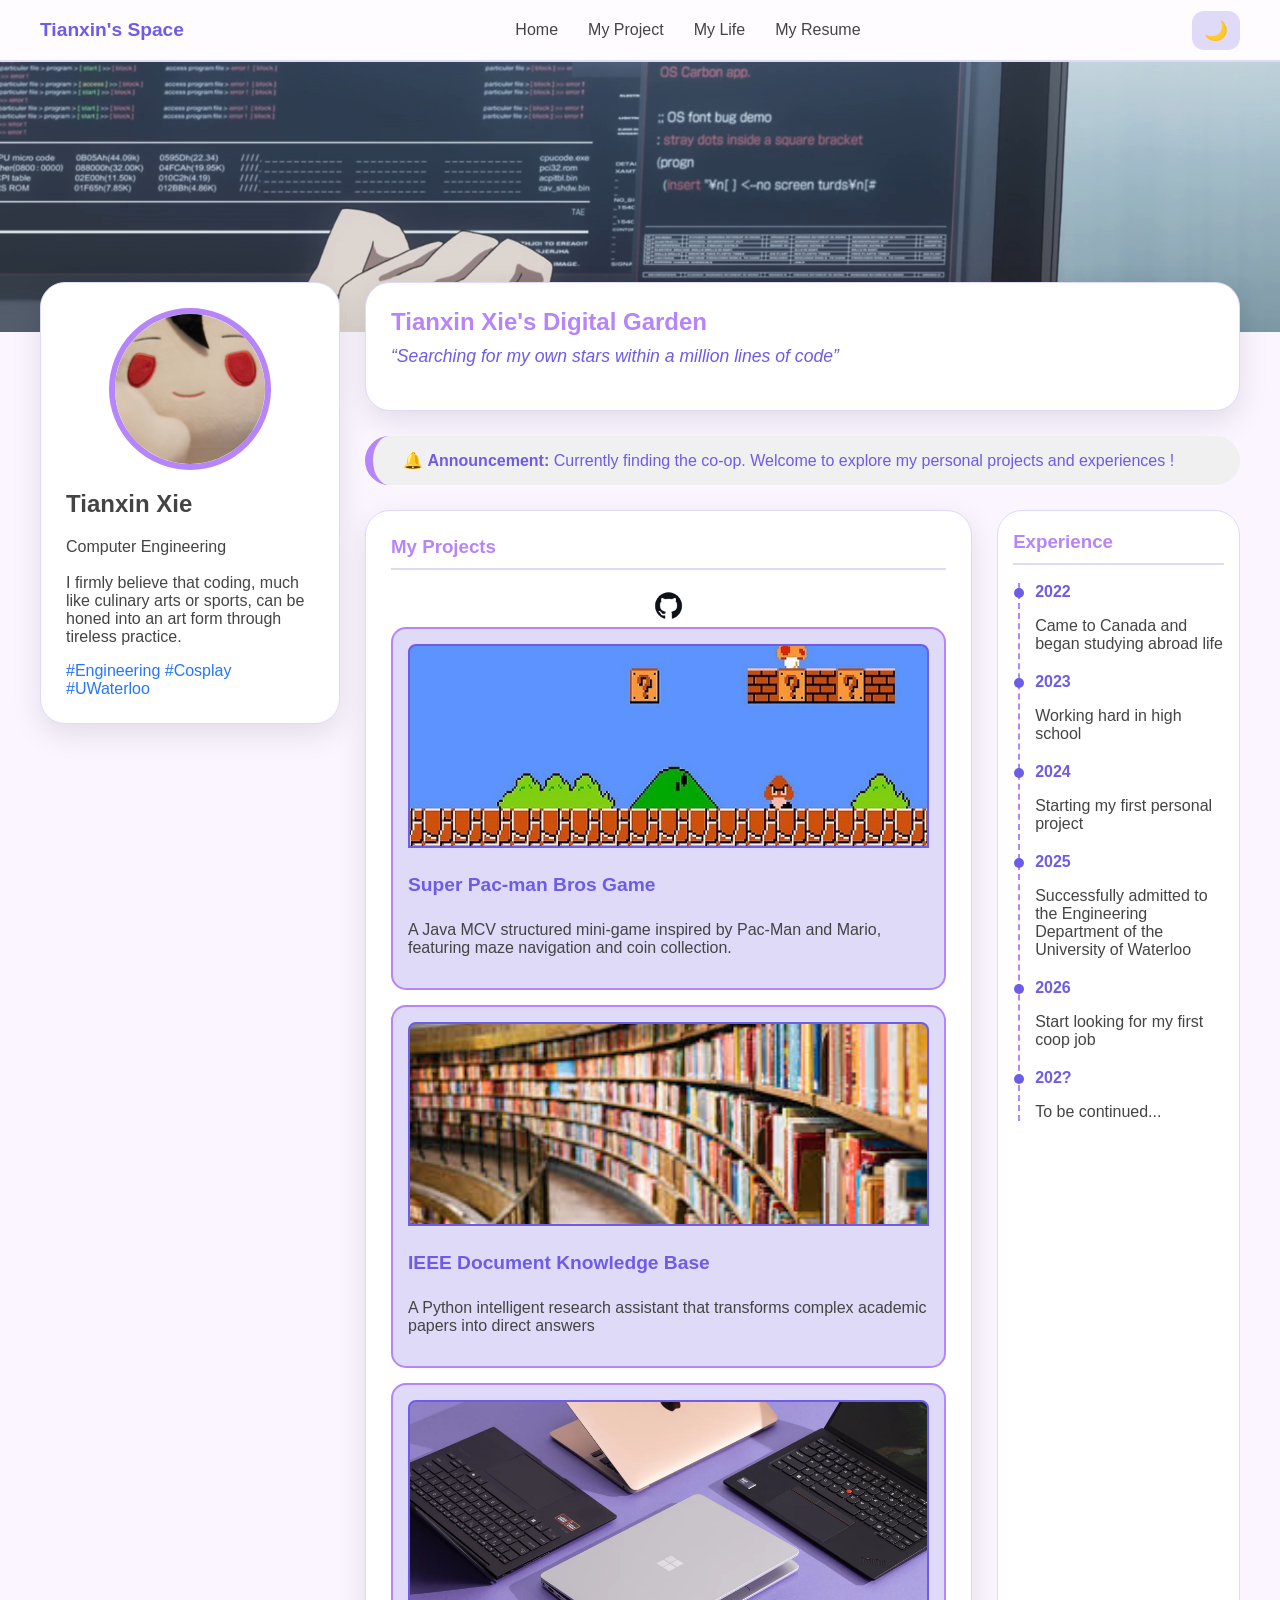
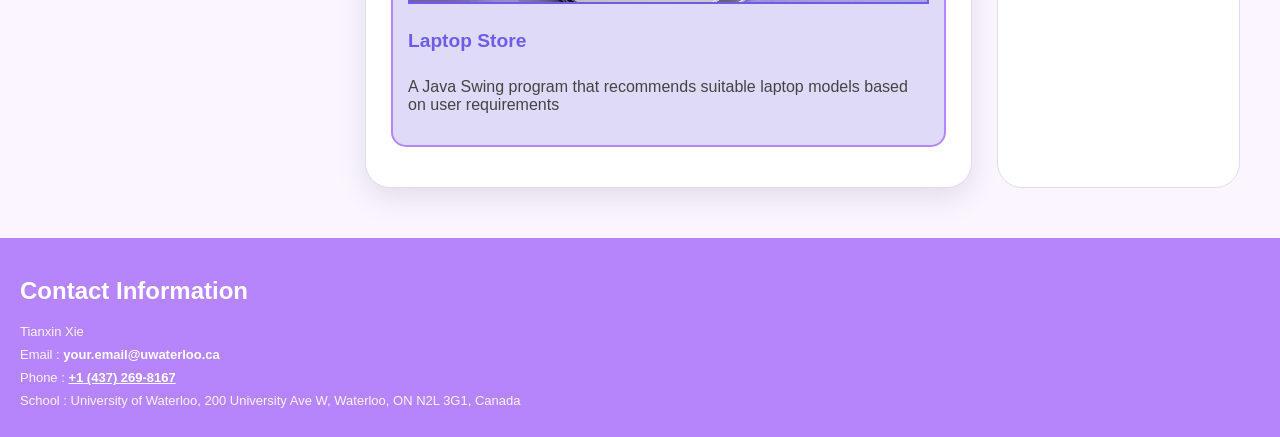
==== index.html @ 9a9976a4 "Initial Commit" ====
<!DOCTYPE html>
<html lang="en">

<head>
    <meta charset="UTF-8">
    <meta name="viewport" content="width=device-width, initial-scale=1.0">
    <title>Tianxin Xie's Personal Website</title>
    <link rel="stylesheet" href="style.css">
</head>

<body>
    <nav class="navbar">
        <div class="nav-container">
            <div class="nav-logo">Tianxin's Space</div>

            <ul class="nav-links">
                <li><a href="#">Home</a></li>
                <li>
                    <a href="https://github.com/TianxinXie123" target="_blank" rel="noopener noreferrer">
                        My Project
                    </a>
                </li>

                <li><a href="myLife.html">My Life</a></li>
                <li><a href="javascript:void(0)" onclick="openModal()">My Resume</a></li>

                <div id="resumeModal" class="modal">
                    <div class="modal-content">
                        <span class="close-btn" onclick="closeModal()">&times;</span>
                        <iframe src="assets/files/resume.pdf" width="100%" height="600px"></iframe>
                    </div>
                </div>
            </ul>

            <div class="nav-actions">
                <button id="dark-mode-toggle" class="mode-toggle-btn">
                    <span class="icon">🌙</span>
                </button>
            </div>
        </div>
    </nav>
    <header class="top-banner"></header>

    <div class="page-wrapper">
        <aside class="sidebar-about">
            <div class="card profile-card">
                <img src="assets/photo/avatar.jpg" alt="Tianxin Xie" class="profile-avatar">
                <h2>Tianxin Xie</h2>
                <p class="bio-text">
                    Computer Engineering <br><br>
                    I firmly believe that coding, much like culinary arts or sports, can be honed into an art form
                    through tireless practice.
                </p>
                <div class="social-tags">
                    <span>#Engineering</span>
                    <span>#Cosplay</span>
                    <span>#UWaterloo</span>
                </div>
            </div>
        </aside>

        <main class="main-content">
            <section class="site-header">
                <h1 class="main-title">Tianxin Xie's Digital Garden</h1>
                <p class="quote">“Searching for my own stars within a million lines of code”</p>
            </section>

            <div class="announcement-bar">
                <span class="icon">🔔</span>
                <b>Announcement: </b>Currently finding the co-op. Welcome to explore my personal projects and
                experiences
                !
            </div>

            <div class="bottom-grid">
                <section class="projects-section">
                    <h3 class="section-label">My Projects</h3>
                    <div class="social-links">
                        <a href="https://github.com/TianxinXie123" target="_blank" rel="noopener noreferrer">
                            <img src="assets/photo/GitHub-logo.jpg" alt="GitHub logo" class="social-icon">
                        </a>
                    </div>
                    <div class="project-card"
                        onclick="openVideoModal('https://www.youtube.com/embed/zrXouChxBLc?si=u0mVD-6SohNW7oQg')">
                        <div class="project-thumb" style="background-image: url('assets/photo/Mario-bg.jpg');"></div>

                        <h4 class="project-title">Super Pac-man Bros Game</h4>

                        <p>A Java MCV structured mini-game inspired by Pac-Man and Mario, featuring maze navigation and
                            coin collection.</p>
                    </div>

                    <div class="project-card">
                        <div class="project-thumb" style="background-image: url('assets/photo/library.jpg')"></div>
                        <h4 class="project-title">IEEE Document Knowledge Base </h4>
                        <p>A Python intelligent research assistant that transforms complex academic papers into direct
                            answers
                        </p>
                    </div>
                    <div class="project-card">
                        <div class="project-thumb" style="background-image: url('assets/photo/laptop.jpg')"></div>
                        <h4 class="project-title">Laptop Store</h4>
                        <p>A Java Swing program that recommends suitable laptop models based on user requirements
                        </p>
                    </div>
                </section>
                <div id="videoModal" class="modal">
                    <div class="modal-content">
                        <span class="close-btn" onclick="closeVideoModal()">&times;</span>
                        <div class="video-container">
                            <iframe id="projectVideo" width="100%" height="500px" frameborder="0"
                                allow="accelerometer; autoplay; clipboard-write; encrypted-media; gyroscope; picture-in-picture"
                                allowfullscreen></iframe>
                        </div>
                    </div>
                </div>

                <section class="timeline-section">
                    <h3 class="section-label">Experience</h3>
                    <div class="timeline-container">
                        <div class="timeline-item">
                            <span class="dot"></span>
                            <span class="time">2022</span>
                            <p>Came to Canada and began studying abroad life</p>
                        </div>
                        <div class="timeline-item">
                            <span class="dot"></span>
                            <span class="time">2023</span>
                            <p>Working hard in high school</p>
                        </div>
                        <div class="timeline-item">
                            <span class="dot"></span>
                            <span class="time">2024</span>
                            <p>Starting my first personal project</p>
                        </div>
                        <div class="timeline-item">
                            <span class="dot"></span>
                            <span class="time">2025</span>
                            <p>Successfully admitted to the Engineering Department of the University of Waterloo</p>
                        </div>
                        <div class="timeline-item">
                            <span class="dot"></span>
                            <span class="time">2026</span>
                            <p>Start looking for my first coop job</p>
                        </div>
                        <div class="timeline-item">
                            <span class="dot"></span>
                            <span class="time">202?</span>
                            <p>To be continued...</p>
                        </div>
                    </div>
                </section>
            </div>
        </main>
    </div>

    <footer id="contact-footer">
        <div class="footer-content">
            <h2>Contact Information</h2>
            <p>Tianxin Xie</p>
            <p>Email : <a href="t23xie@uwaterloo.ca" id="email-link">your.email@uwaterloo.ca</a></p>
            <p>Phone : <span id="phone-number">+1 (437) 269-8167</span></p>
            <p>School : University of Waterloo, 200 University Ave W, Waterloo, ON N2L 3G1, Canada</p>
        </div>
    </footer>
    <script src="index.js"></script>
</body>

</html>
---- style.css ----
/* 全局变量：紫色可爱风 */
:root {
    --bg-color: #fbf5ff;
    --card-bg: #ffffff;
    --main-purple: #b684fb;
    --soft-purple: #dedaf7;
    --deep-purple: #6c5ce7;
    --text-color: #444444;
    --subtitle-color: #888888;
    --announcement-bg: #ddd8fe;
    --border-color: #f0f0f0;
    --radius: 25px;
}

/* --- Home Page Layout --- */

body {
    margin: 0;
    padding: 0;
    font-family: 'Inter', 'PingFang SC', sans-serif;
    background-color: var(--bg-color);
    color: var(--text-color);
    transition: background-color 0.3s ease, color 0.3s ease;
}
body.dark-mode {
    --bg-color: #1a1a2e;
    --card-bg: #16213e;
    --main-purple: #bb86fc;
    --soft-purple: #2d2d44;
    --deep-purple: #e2d5ff;
    --text-color: #e0e0e0;
    --subtitle-color: #b0b0b0;
    --announcement-bg: #1f1f3d;
    --border-color: #2d2d44;
}

/* 顶端 30% 的长条图片 */
.top-banner {
    width: 100%;
    height: 30vh;
    background-color: linear-gradient(rgba(0,0,0,0), rgba(88, 15, 167, 0.3)); 
    background-image: url('assets/photo/index-bg.png');
    background-size: cover;
    background-position: center;
}

.navbar {
    width: 100%;
    height: 60px;
    background-color: rgba(255, 255, 255, 0.7);
    backdrop-filter: blur(15px); /* 磨砂玻璃效果 */
    position: sticky;
    top: 0;
    z-index: 1000;
    border-bottom: 2px solid var(--soft-purple);
    transition: background-color 0.3s;

}

/* 深色模式下的导航栏 */
body.dark-mode .navbar {
    background-color: rgba(26, 26, 46, 0.8);
    border-bottom: 2px solid var(--border-color);
}
.social-tags{
    color:#2575fc;
}

.nav-container {

    max-width: 1200px;
    margin: 0 auto;
    height: 100%;
    display: flex;
    justify-content: space-between;
    align-items: center;
    padding: 0 20px;
}

.nav-logo {
    font-weight: bold;
    color: var(--deep-purple);
    font-size: 1.2rem;
}

.nav-links {
    list-style: none;
    display: flex;
    gap: 30px;
    margin: 0;
    padding: 0;
}

.nav-links a {
    text-decoration: none;
    color: var(--text-color);
    font-weight: 500;
    transition: color 0.3s;
}

.nav-links a:hover {
    text-shadow: 0.2px 0 0 currentColor, -0.2px 0 0 currentColor;
    color: var(--deep-purple);
}

/* 调整按钮在导航栏的样式 */
.mode-toggle-btn {
    background: var(--soft-purple);
    border: none;
    padding: 8px 12px;
    border-radius: 12px;
    cursor: pointer;
    font-size: 1.2rem;
    transition: transform 0.2s;
}

.mode-toggle-btn:hover {
    transform: scale(1.1);
}
/* 整体布局容器 */
.page-wrapper {
    display: flex;
    max-width: 1200px;
    margin: -50px auto 50px auto; /* 向上偏移，压在 Banner 上 */
    gap: 25px;
    padding: 0 20px;
}

/* 左侧 About Me：贯穿全高 */
.sidebar-about {
    flex: 0 0 300px; /* 固定宽度 */
}

.profile-card {
    background: var(--card-bg);
    padding: 30px;
    border-radius: var(--radius);
    box-shadow: 0 10px 30px rgba(162, 155, 254, 0.15);
    position: sticky; /* 随着滚动悬停 */
    top: 70px;
}

.avatar-placeholder {
    width: 120px;
    height: 120px;
    background: var(--soft-purple);
    border-radius: 50%;  
    margin: 0 auto 20px auto;
    display: flex;
    align-items: center;
    justify-content: center;
    border: 4px solid var(--main-purple);
}

/* 右侧主区域 */
.main-content {
    flex: 1;
    display: flex;
    flex-direction: column;
    gap: 25px;
}

/* 标题和公告 */
.card, .site-header, .projects-section {
    background-color: var(--card-bg);
    padding: 25px;
    border-radius: var(--radius);
    box-shadow: 0 10px 30px rgba(0, 0, 0, 0.1);
    transition: background-color 0.3s ease, box-shadow 0.3s ease;
    border: 1px solid var(--soft-purple); 
}
.timeline-section {
    padding: 20px 15px; /* 减少左右内边距 */
    background: var(--card-bg);
    border-radius: var(--radius);
    background-color: var(--card-bg);
    border: 1px solid var(--soft-purple); /* 淡淡的紫色边框 */
    transition: all 0.3s ease;
}

.main-title {
    color: var(--main-purple);

    margin: 0;
}

.announcement-bar {
    background-color: var(--border-color); /* 紫色调 */
    color: var(--deep-purple);
    padding: 15px 30px;
    border-radius: var(--radius);
    font-weight: 500;
    border-left: 8px solid var(--main-purple);
}

/* 下方两栏布局：项目 + 时间轴 */
.bottom-grid {
    display: grid;
    grid-template-columns: 2.5fr 1fr;
    
    gap: 25px;
}

.section-label {
    color: var(--main-purple);
    border-bottom: 2px solid var(--soft-purple);
    padding-bottom: 10px;
    margin-top: 0;
}

/* 项目 Block 样式 */
.project-card {
    background: var(--soft-purple);
    color: var(--text-color);
    margin-bottom: 15px;
    padding: 15px;
    border-radius: 15px;
    transition: transform 0.3s;
    border: 2px solid var(--main-purple);
    cursor: pointer;
    text-decoration: none;
}
.project-title{
    font-size: 1.2rem;
    color: var(--deep-purple);
    text-decoration: none;
}

.project-card:hover {
    transform: translateY(-5deg);
    box-shadow: 0 15px 40px rgba(162, 155, 254, 0.3);
    border: 3px solid var(--main-purple);
}

.video-container {
    position: relative;
    padding-bottom: 56.25%;
    height: 0;
    overflow: hidden;
}

.video-container iframe {
    position: absolute;
    top: 0;
    left: 0;
    width: 100%;
    height: 100%;
    border-radius: 10px;
}

.project-thumb {
    height: 200px;
    background:var(--card-bg);
    border-radius: 15px 15px 15px 15px;
    margin-bottom: 10px;
    display: flex;

    background-size: cover;    /* 图片自动铺满 */
    background-position: center; /* 图片居中 */
    background-repeat: no-repeat;
    border-radius: 8px 8px 0 0; 
    border: 2px solid var(--deep-purple);

}

/* 时间轴样式 */
.timeline-container {
    border-left: 2px dashed var(--main-purple);
    margin-left: 5px;
    padding-left: 15px;
}

.timeline-item {
    position: relative;
    margin-bottom: 20px;
}

.dot {
    position: absolute;
    left: -21px;
    top: 5px;
    width: 10px;
    height: 10px;
    background: var(--deep-purple);
    border-radius: 50%;
}

.time {
    font-weight: bold;
    color: var(--deep-purple);
    display: block;
}
.profile-card:hover, 
.projects-section:hover, 
.timeline-section:hover {
    transform: translateY(-5px);
    box-shadow: 0 15px 40px rgba(162, 155, 254, 0.3);
    border-color: var(--main-purple);
    border-width: 2px;
}

.profile-avatar {
    width: 150px;         /* Set the width of your photo */
    height: 150px;        /* Set the height of your photo */
    border-radius: 50%;   /* Make it a circle */
    object-fit: cover;    /* Ensure the image doesn't stretch */
    border: 6px solid var(--main-purple); /* Optional: add a white border */
    display: block;
    margin: 0 auto 1rem;  /* Center the image and add space below */
}

/* Modal 容器 / Modal Container */
.modal {
    display: none; /* 默认隐藏 / Hidden by default */
    position: fixed;
    z-index: 1000;
    left: 0;
    top: 0;
    width: 100%;
    height: 100%;
    background-color: rgba(0,0,0,0.6); /* 半透明背景 / Semi-transparent background */
}

/* Modal 内容框 / Modal Content Box */
.modal-content {
    position: relative;
    background-color: var(--bg-color);
    margin: 5% auto; /* 距离顶部 5% / 5% from top */
    padding: 20px;
    width: 90%; /* 宽度 / Width */
    max-width: 900px;
    border-radius: 8px;
}

/* 关闭按钮 / Close Button */
.close-btn {
    position: absolute;
    right: 20px;
    top: 15px;
    color: var(--border-color);
    font-size: 28px;
    font-weight: bold;
    cursor: pointer;
}

.close-btn:hover {
    color: var(--deep-purple); 
}

/*-----foot--------*/
#contact-footer {
    background-color: var(--main-purple);
    color: var(--bg-color);
    padding: 20px 20px;

    font-family: Arial, sans-serif;
    margin-top: 50px;
}

.footer-content h2 {
    color: var(--card-bg);
    margin-bottom: 20px;
    font-size: 24px;
}

.footer-content p {
    margin: 10px 0;
    font-size: 13px;
    line-height: 1;
}

#email-link {
    color: var(--card-bg);
    text-decoration: none;
    font-weight: bold;
    transition: color 0.3s ease;
}

#email-link:hover {
    text-decoration: underline;
    color: var(--bg-color);
}

#phone-number {
    cursor: pointer;
    color: var(--card-bg);
    font-weight: bold;
    text-decoration: underline;
    transition: color 0.3s ease;
}

#phone-number:hover {
    color: var(--bg-color);
}
/* --- My Life Page Layout --- */

/* 布局调整：让左侧占20%左右，右侧自适应 */
.life-layout {
    display: flex;
    gap: 40px;
    margin-top: -60px; /* 拉上去覆盖一点 Banner */
    position: relative;
    z-index: 2;
}

.rpg-sidebar {
    flex: 0 0 22%; /* 宽度固定 */
}

.life-content {
    flex: 1; /* 占据剩余空间 */
}

/* Banner 特殊图片 (可选) */
.life-banner {
   background: linear-gradient(rgba(0,0,0,0), rgba(88, 15, 167, 0.3)),
   url('assets/photo/myLife.jpg') center/cover no-repeat;

    height: 250px;
}

/* --- RPG Profile Card (左侧属性卡) --- */
.rpg-card {
    background: white;
    padding: 20px;
    border-radius: 12px;
    box-shadow: 0 4px 15px rgba(0,0,0,0.1);
    font-family: 'Segoe UI', sans-serif;
}

.rpg-header {
    text-align: center;
}

.pixel-avatar {
    width: 150px;
    height: 150px;
    border-radius: 8px; /* 像素风不需要完全圆形 */
    object-fit: cover;
    border: 2px solid #eee;
    margin-bottom: 10px;
}

.rpg-title h3 {
    font-size: 1.1rem;
    margin: 5px 0;
}

.rpg-badge {
    background-color: #eee;
    font-size: 0.8rem;
    padding: 2px 8px;
    border-radius: 4px;
    color: #555;
}

.rpg-divider {
    border: 0;
    border-top: 1px dashed #ddd;
    margin: 15px 0;
}

.rpg-stats h4 {
    font-size: 0.9rem;
    color: #888;
    margin-bottom: 15px;
}

/* 属性条目样式 */
.stat-item {
    display: flex;
    align-items: center;
    margin-bottom: 15px;
    gap: 10px;
}

.stat-icon {
    width: 32px;
    height: 32px;
    background: #f8f9fa;
    border-radius: 50%;
    display: flex;
    align-items: center;
    justify-content: center;
    color: #555;
}

.stat-info {
    display: flex;
    flex-direction: column;
    flex: 1;
}

.stat-name {
    font-size: 0.85rem;
    font-weight: bold;
    color: #333;
}

/* 模仿图片中的彩色 Tag */
.stat-value {
    font-size: 0.75rem;
    display: inline-block;
    padding: 2px 6px;
    border-radius: 4px;
    margin-top: 2px;
    width: fit-content;
}
/* --- Quote Text Style --- */
.quote {
    font-style: italic;           /* 斜体 / Italic font style */
    color:var(--deep-purple);               /* 紫色 (或者用 var(--deep-purple)) / Purple color */
    font-size: 1.1rem;            /* 稍微大一点的字号 / Slightly larger font size */
    margin-top: 10px;             /* 顶部间距 / Top margin */              
}

.tag-pink { background: #ffe2e5; color: #ff5c7c; }
.tag-orange { background: #fff4de; color: #ff942e; }
.tag-blue { background: #e3f2fd; color: #42a5f5; }
.tag-gold { background: #fff9c4; color: #fbc02d; }

/* --- Bubbles Section (右侧圆球) --- */
/* --- Bubbles Section (紧凑簇状布局) --- */
.bubble-container {
    position: relative;        /* 设为相对定位，作为坐标原点 */
    width: 100%;
    max-width: 800px;          /* 限制整体宽度 */
    height: 500px;             /* 给足够的高度来容纳这些球 */
    margin: 0px auto;         /* 居中 */
  
}

/* 气泡基础样式 (保留原样) */
.bubble {
    border-radius: 50%;
    background-size: cover;
    background-position: center;
    position: absolute;        /* 关键修改：绝对定位 */
    overflow: hidden;
    cursor: pointer;
    transition: all 0.4s cubic-bezier(0.175, 0.885, 0.32, 1.275); /* 更弹性的动画 */
    box-shadow: 0 10px 25px rgba(207, 104, 255, 0.103);
  
}

/* 悬停效果 (保留并增强层级) */
.bubble:hover {
    transform: scale(1.1);     /* 放大一点点 */
    box-shadow: 0 20px 40px rgba(0,0,0,0.25);
    z-index: 20;               /* 悬停时必须在最上层 */
}

/* --- 精确坐标定位 (复刻手绘图布局) --- */

/* 1. Cosplay (左上大球) */
.pos-1 {
    top: 10px;
    left: 20px;
    z-index: 2;
    background-color:#ff5c7c;
}

/* 2. 装饰粉球 (夹在 Cosplay 和 Cooking 之间) */
.pos-2 {
    top: 290px;
    left: 0px;
    z-index: 1;
}

/* 3. Cooking (中间位置，稍微靠下，压住一点大球) */
.pos-3 {
    background-color: #ff942e;
    top: 380px;
    left: 240px; /* 紧贴大球右侧 */
    z-index: 3;  /* 层级较高 */
}

/* 4. Events (右上，稍微分离) */
.pos-4 {
     background-color: #42a5f5;
    right: 180px; /* 靠右 */
    z-index: 2;
}

/* 5. 装饰蓝球 (填补中间缝隙) */
.pos-5 {
    top: 230px;
    left: 400px;
    z-index: 1;
}

/* 6. To Be Continued (右下，虚线球) */
.pos-6 {
    top: 220px;
    right: 40px;
    z-index: 2;
}

/* --- 尺寸定义 (保留原样) --- */
.bubble-lg { width: 360px; height: 360px; }
.bubble-md { width: 260px; height: 260px; }
.bubble-sm { width: 200px; height: 200px; }

.bubble-xs { width: 50px ;  height: 50px;}
.bubble-xs:hover { transform: scale(1.1); }

/* --- 颜色与内容样式 (保留原样) --- */
.bubble-solid-pink { background-color:var(--deep-purple); opacity: 0.9; }
.bubble-solid-blue { background-color: var(--main-purple); opacity: 0.9; }

.bubble-text {
    background-color: #f9f9f9;
    border: 3px dashed #ccc;
    display: flex;
    justify-content: center;
    align-items: center;
    text-align: center;
    color: #888;
}

.text-content h3 {
    font-size: 1.2rem;
    margin-bottom: 5px;
    font-family: 'Courier New', monospace;
}
.text-content span {
    font-size: 0.8rem;
    background: #eee;
    padding: 2px 8px;
    border-radius: 10px;
}

.bubble-overlay {
    position: absolute;
    top: 0; left: 0; width: 100%; height: 100%;
    background: rgb(184, 151, 250);
    display: flex;
    flex-direction: column;
    justify-content: center;
    align-items: center;
    color: white;
    opacity: 0;
    transition: opacity 0.3s ease;
}
.bubble:hover .bubble-overlay { opacity: 1; }

/* --- 移动端适配 (重要！) --- */
/* 手机屏幕太小，绝对定位会乱，所以变回竖排 */
@media (max-width: 768px) {
    .bubble-container {
        height: auto;
        display: flex;
        flex-direction: column;
        align-items: center;
        gap: 20px;
    }
    .bubble {
        position: relative; /* 恢复相对定位 */
        top: auto !important;
        left: auto !important;
        right: auto !important;
        bottom: auto !important;
    }
    .bubble-xs { display: none; /* 手机上隐藏装饰小球，保持整洁 */ }
}
/*------------------cosplay-------------*/
.image-wrapper {
    width: 100%;
    height: 100%;
    min-height: 300px;
    background-color: var(--border-color);
    border-radius: 5px;
    overflow: hidden;
    position: relative;
}

.image-wrapper img {
    width: 100%;
    height: auto;
    display: block;
    opacity: 1;
    transition: opacity 0.3s ease-in-out;
}

.skeleton img {
    opacity: 0;
}

.skeleton::before {
    content: "";
    position: absolute;
    top: 0;
    left: 0;
    width: 100%;
    height: 100%;
    background: linear-gradient(
        90deg,
        var(--border-color) 0px,
        var(--soft-purple) 50%,
        var(--border-color) 100%
    );
    background-size: 200% 100%;
    animation: shimmer 1.5s infinite linear;
}

@keyframes shimmer {
    0% {
        background-position: -200% 0;
    }
    100% {
        background-position: 200% 0;
    }
}

.gallery-header {
    text-align: center;
    padding: 80px;
    background-image: linear-gradient(rgba(245, 245, 245, 0.3), rgba(245, 245, 245, 0.8)), url('assets/photo/cosplay-bg.jpg');
    background-size: cover;
    background-position: center;
    background-attachment: fixed;
}
.social-links {
    margin-top: 15px;
    display: flex;
    justify-content: center;
    align-items: center;
}

.social-icon {
    width: 35px;
    height: 35px;
    border-radius: 8px;
    transition: transform 0.2s ease-in-out, box-shadow 0.2s ease-in-out;
}

.social-icon:hover {
    transform: scale(1.1);
    box-shadow: 0 4px 8px rgba(0, 0, 0, 0.2);
}

.gallery-title {
   
    font-size: 4rem;
    color: var(--soft-purple);
    -webkit-text-stroke: 3px var(--deep-purple);
   
}

.gallery-subtitle {
    font-size: 1rem;
    font-weight: bold;
    color: var(--text-color);
    border-width: 2px;
    -webkit-text-stroke: 0.5px var(--deep-purple);
}

.gallery-container {
    column-count: 4;
    column-gap: 20px;
    padding: 40px;
    max-width: 1200px;
    margin: 0 auto;
    background-color: #f5f5f5;
    background-color: var(--bg-color);
}

.gallery-item {
    break-inside: avoid;
    margin-bottom: 20px;
    background-color: #fff;
    border-radius: 5px;
    overflow: hidden;
    box-shadow: 0 2px 5px rgba(0,0,0,0.1);
}

.gallery-item img {
    width: 100%;
    display: block;
}

.gallery-info {
    padding: 15px;
}

.gallery-info h4 {
    margin: 0 0 10px 0;
    font-size: 1rem;
    color: #333;
}

.gallery-meta {
    display: flex;
    justify-content: space-between;
    font-size: 0.8rem;
    color: #999;
}

@media (max-width: 992px) {
    .gallery-container {
        column-count: 3;
    }
}

@media (max-width: 768px) {
    .gallery-container {
        column-count: 2;
    }
}

@media (max-width: 480px) {
    .gallery-container {
        column-count: 1;
    }
}

/*cooking*/
.like-btn {
    background: transparent;
    border: none;
    cursor: pointer;
    font-size: 1.1rem;
    display: flex;
    align-items: center;
    gap: 5px;
    color: var(--subtitle-color);
    transition: transform 0.2s;
}
.cooking-banner{
    background: linear-gradient(rgba(0,0,0,0), rgba(88, 15, 167, 0.3)),
   url('assets/photo/cooking-banner.jpg') center/cover no-repeat;

    height: 250px;
}
.like-btn:hover {
    transform: scale(1.1);
}

.like-btn.liked {
    color: #ff5c7c;
}

/*-----------events---------*/
.zigzag-timeline {
    position: relative;
    max-width: 900px;
    width: 100%;
    margin: 20px auto;
    padding: 20px 0;
}

.zigzag-timeline::after {
    content: '';
    position: absolute;
    width: 4px;
    background-color: var(--main-purple);
    top: 0;
    bottom: 0;
    left: 50%;
    margin-left: -2px;
    border-radius: 2px;
}

.timeline-row {
    padding: 10px 40px;
    position: relative;
    background-color: inherit;
    width: 50%;
    box-sizing: border-box;
}

.timeline-row::after {
    content: '';
    position: absolute;
    width: 20px;
    height: 20px;
    right: -12px;
    background-color: var(--bg-color);
    border: 4px solid var(--deep-purple);
    top: 20px;
    border-radius: 50%;
    z-index: 1;
    transition: background-color 0.3s ease;
}

.left {
    left: 0;
}

.right {
    left: 50%;
}

.right::after {
    left: -16px;
}

.timeline-content {
    padding: 15px 25px;
    background-color: var(--card-bg);
    border-radius: var(--radius);
    box-shadow: 0 10px 30px rgba(0, 0, 0, 0.1);
    border: 1px solid var(--soft-purple);
    position: relative;
    transition: transform 0.3s ease, box-shadow 0.3s ease, background-color 0.3s ease;
}

.timeline-content:hover {
    transform: translateY(-5px);
    box-shadow: 0 15px 40px rgba(162, 155, 254, 0.3);
    border-color: var(--main-purple);
}

.timeline-date {
    display: inline-block;
    color: white;
    background-color: var(--main-purple);
    padding: 5px 15px;
    border-radius: 20px;
    font-weight: bold;
    font-size: 0.9rem;
    margin-bottom: 15px;
}

.timeline-content h3 {
    color: var(--deep-purple);
    margin: 0 0 10px 0;
    font-size: 1.3rem;
}

.timeline-content p {
    color: var(--text-color);
    margin-bottom: 15px;
    line-height: 1.5;
}

.img-placeholder {
    width: 100%;
    height: 140px;
    background-color: var(--border-color);
    border-radius: 15px;
    display: flex;
    align-items: center;
    justify-content: center;
    overflow: hidden;
    border: 2px dashed var(--main-purple);
}
.zigzag-timeline {
    position: relative;
    max-width: 1200px;
    width: 100%;
    margin: 20px auto;
    padding: 20px 0;
}

.img-placeholder img {
    width: 100%;
    height: 100%;
    object-fit: cover;
    display: block;
}

@media screen and (max-width: 768px) {
    .zigzag-timeline::after {
        left: 31px;
    }

    .timeline-row {
        width: 100%;
        padding-left: 70px;
        padding-right: 25px;
    }

    .timeline-row::after {
        left: 19px;
    }

    .right {
        left: 0%;
    }
}

.event-body {
    background: linear-gradient(to bottom, #050014 0%, #120038 50%, #5b1b8a 100%);
    background-attachment: fixed;
    transition: background-color 0.3s ease;
}

.stars-overlay {
    position: fixed;
    top: 0;
    left: 0;
    width: 100vw;
    height: 100vh;
    z-index: 0;
    pointer-events: none;
    background-image: 
        radial-gradient(2px 2px at 20px 30px, #ffffff, rgba(0,0,0,0)),
        radial-gradient(2px 2px at 40px 70px, #ffffff, rgba(0,0,0,0)),
        radial-gradient(2px 2px at 50px 160px, #ffffff, rgba(0,0,0,0)),
        radial-gradient(2px 2px at 90px 40px, #ffffff, rgba(0,0,0,0)),
        radial-gradient(2px 2px at 130px 80px, #ffffff, rgba(0,0,0,0)),
        radial-gradient(2px 2px at 160px 120px, #ffffff, rgba(0,0,0,0));
    background-repeat: repeat;
    background-size: 200px 200px;
    animation: twinkle 4s infinite alternate;
}

@keyframes twinkle {
    0% { opacity: 0.4; transform: scale(0.98); }
    100% { opacity: 1; transform: scale(1); }
}

.event-header {
    width: 100%;
    max-width: 900px;
    text-align: center;
    margin-bottom: 20px;
    background-color: rgba(22, 33, 62, 0.6);
    backdrop-filter: blur(10px);
    border: 1px solid rgba(182, 132, 251, 0.3);
}

.text-light {
    color: #f8f7ff !important;
}

.event-body .timeline-content {
    background-color: rgba(255, 255, 255, 0.9);
}

body.dark-mode.event-body .timeline-content {
    background-color: rgba(22, 33, 62, 0.9);
}
.timeline-location{
    font-size: 0.7rem;
}
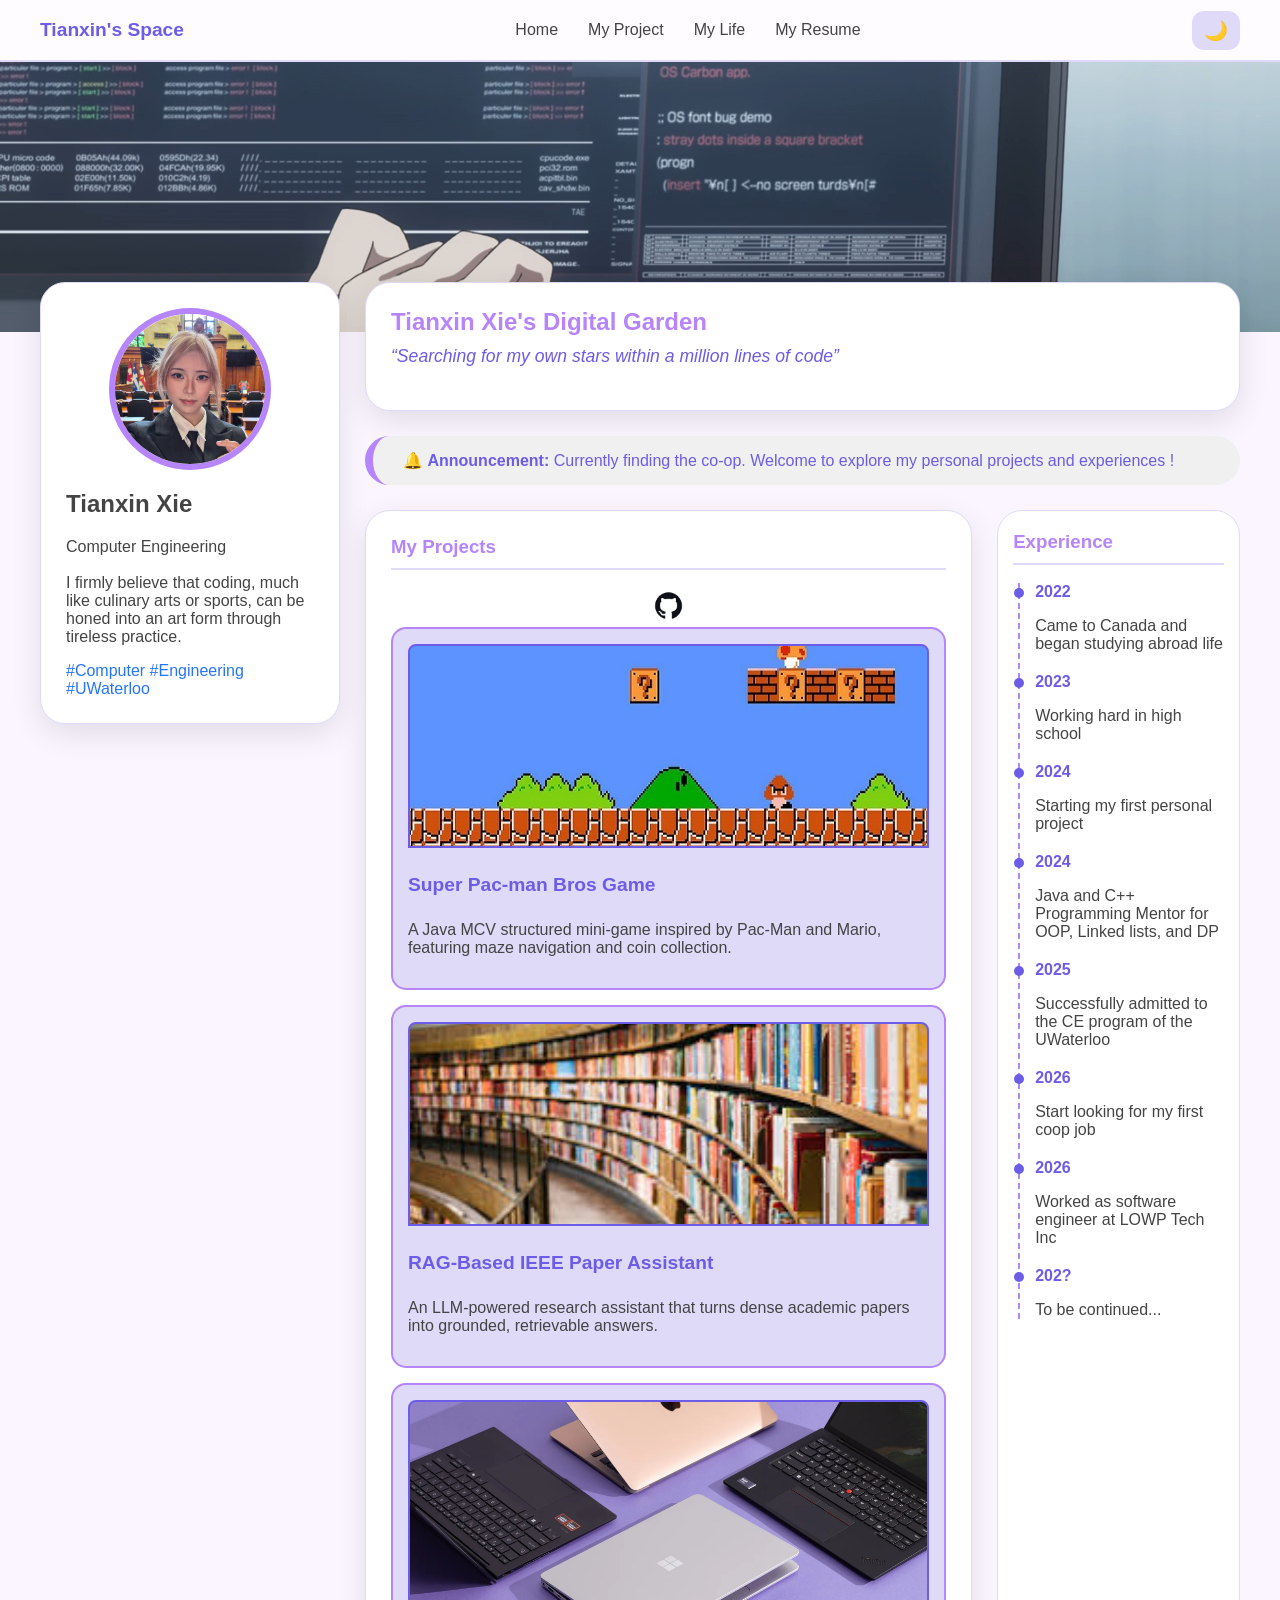
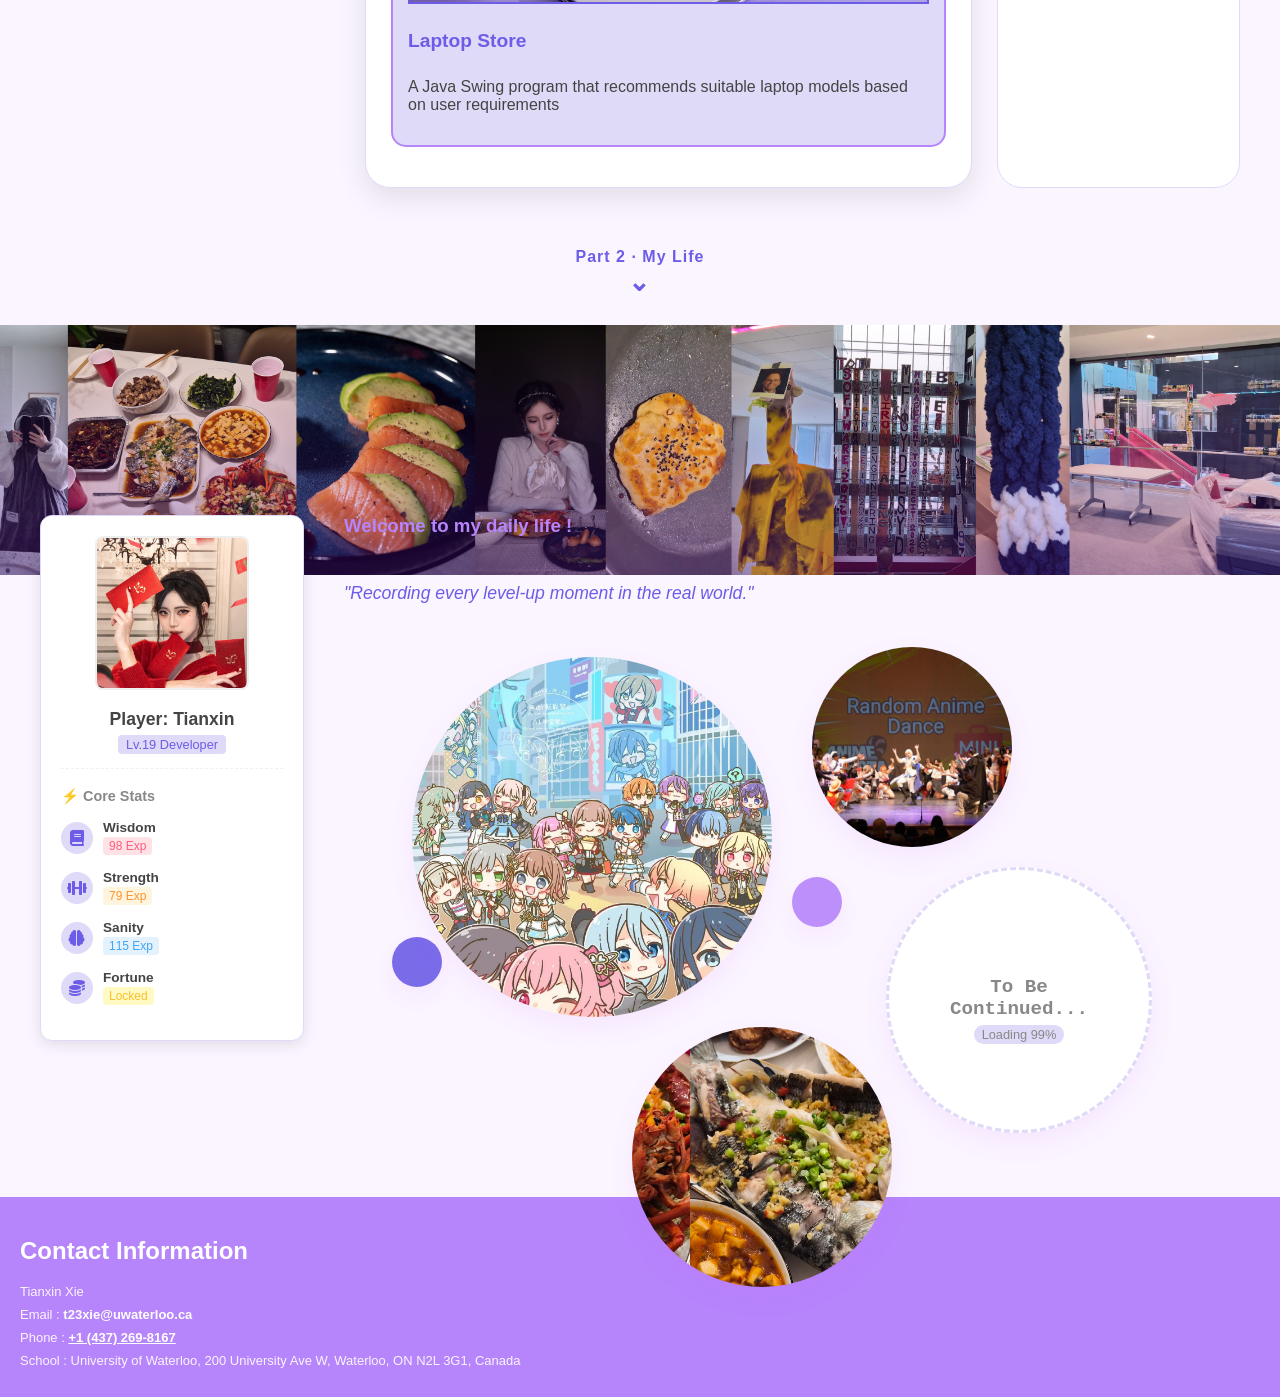
==== commit 13e13820: "Merge My Life into home page and add bubble photo gallery popup - Move myLife.html content into inde" ====
--- a/index.html
+++ b/index.html
@@ -6,6 +6,7 @@
     <meta name="viewport" content="width=device-width, initial-scale=1.0">
     <title>Tianxin Xie's Personal Website</title>
     <link rel="stylesheet" href="style.css">
+    <link rel="stylesheet" href="https://cdnjs.cloudflare.com/ajax/libs/font-awesome/6.0.0/css/all.min.css">
 </head>
 
 <body>
@@ -14,22 +15,15 @@
             <div class="nav-logo">Tianxin's Space</div>
 
             <ul class="nav-links">
-                <li><a href="#">Home</a></li>
+                <li><a href="#top">Home</a></li>
                 <li>
                     <a href="https://github.com/TianxinXie123" target="_blank" rel="noopener noreferrer">
                         My Project
                     </a>
                 </li>
 
-                <li><a href="myLife.html">My Life</a></li>
+                <li><a href="#my-life">My Life</a></li>
                 <li><a href="javascript:void(0)" onclick="openModal()">My Resume</a></li>
-
-                <div id="resumeModal" class="modal">
-                    <div class="modal-content">
-                        <span class="close-btn" onclick="closeModal()">&times;</span>
-                        <iframe src="assets/files/resume.pdf" width="100%" height="600px"></iframe>
-                    </div>
-                </div>
             </ul>
 
             <div class="nav-actions">
@@ -39,7 +33,15 @@
             </div>
         </div>
     </nav>
-    <header class="top-banner"></header>
+
+    <div id="resumeModal" class="modal">
+        <div class="modal-content">
+            <span class="close-btn" onclick="closeModal()">&times;</span>
+            <iframe src="assets/files/resume.pdf" width="100%" height="600px"></iframe>
+        </div>
+    </div>
+
+    <header id="top" class="top-banner"></header>
 
     <div class="page-wrapper">
         <aside class="sidebar-about">
@@ -52,9 +54,10 @@
                     through tireless practice.
                 </p>
                 <div class="social-tags">
+                    <span>#Computer</span>
                     <span>#Engineering</span>
-                    <span>#Cosplay</span>
                     <span>#UWaterloo</span>
+
                 </div>
             </div>
         </aside>
@@ -92,9 +95,9 @@
 
                     <div class="project-card">
                         <div class="project-thumb" style="background-image: url('assets/photo/library.jpg')"></div>
-                        <h4 class="project-title">IEEE Document Knowledge Base </h4>
-                        <p>A Python intelligent research assistant that transforms complex academic papers into direct
-                            answers
+                        <h4 class="project-title">RAG-Based IEEE Paper Assistant</h4>
+                        <p>An LLM-powered research assistant that turns dense academic papers into grounded, retrievable
+                            answers.
                         </p>
                     </div>
                     <div class="project-card">
@@ -135,8 +138,13 @@
                         </div>
                         <div class="timeline-item">
                             <span class="dot"></span>
+                            <span class="time">2024</span>
+                            <p>Java and C++ Programming Mentor for OOP, Linked lists, and DP</p>
+                        </div>
+                        <div class="timeline-item">
+                            <span class="dot"></span>
                             <span class="time">2025</span>
-                            <p>Successfully admitted to the Engineering Department of the University of Waterloo</p>
+                            <p>Successfully admitted to the CE program of the UWaterloo</p>
                         </div>
                         <div class="timeline-item">
                             <span class="dot"></span>
@@ -145,6 +153,11 @@
                         </div>
                         <div class="timeline-item">
                             <span class="dot"></span>
+                            <span class="time">2026</span>
+                            <p>Worked as software engineer at LOWP Tech Inc</p>
+                        </div>
+                        <div class="timeline-item">
+                            <span class="dot"></span>
                             <span class="time">202?</span>
                             <p>To be continued...</p>
                         </div>
@@ -152,13 +165,136 @@
                 </section>
             </div>
         </main>
+    </div>
+
+    <div class="part-divider">
+        <a href="#my-life" class="part-divider-link">
+            <span>Part 2 · My Life</span>
+            <span class="part-divider-arrow">⌄</span>
+        </a>
+    </div>
+
+    <!-- ===================== Part 2 : My Life ===================== -->
+    <section id="my-life" class="life-section">
+        <header class="top-banner life-banner"></header>
+
+        <div class="page-wrapper life-layout">
+
+            <aside class="sidebar-about rpg-sidebar">
+                <div class="card rpg-card">
+                    <div class="rpg-header">
+                        <img src="assets/photo/avatar-3.jpg" alt="Pixel Avatar" class="pixel-avatar">
+                        <div class="rpg-title">
+                            <h3>Player: Tianxin</h3>
+                            <span class="rpg-badge">Lv.19 Developer</span>
+                        </div>
+                    </div>
+
+                    <hr class="rpg-divider">
+
+                    <div class="rpg-stats">
+                        <h4>⚡ Core Stats</h4>
+
+                        <div class="stat-item">
+                            <div class="stat-icon"><i class="fas fa-book"></i></div>
+                            <div class="stat-info">
+                                <span class="stat-name">Wisdom</span>
+                                <span class="stat-value tag-pink">98 Exp</span>
+                            </div>
+                        </div>
+
+                        <div class="stat-item">
+                            <div class="stat-icon"><i class="fas fa-dumbbell"></i></div>
+                            <div class="stat-info">
+                                <span class="stat-name">Strength</span>
+                                <span class="stat-value tag-orange">79 Exp</span>
+                            </div>
+                        </div>
+
+                        <div class="stat-item">
+                            <div class="stat-icon"><i class="fas fa-brain"></i></div>
+                            <div class="stat-info">
+                                <span class="stat-name">Sanity</span>
+                                <span class="stat-value tag-blue">115 Exp</span>
+                            </div>
+                        </div>
+
+                        <div class="stat-item">
+                            <div class="stat-icon"><i class="fas fa-coins"></i></div>
+                            <div class="stat-info">
+                                <span class="stat-name">Fortune</span>
+                                <span class="stat-value tag-gold">Locked</span>
+                            </div>
+                        </div>
+                    </div>
+                </div>
+            </aside>
+
+            <div class="main-content life-content">
+                <section class="life-header">
+                    <h1 class="main-title">Welcome to my daily life !</h1>
+                    <br><br>
+                    <p class="quote">"Recording every level-up moment in the real world."</p>
+                </section>
+
+                <div class="bubble-container">
+
+                    <div class="bubble bubble-lg pos-1"
+                        style="background-image: url('assets/photo/cosplay-bg.jpg');"
+                        onclick="openGalleryModal('cosplay')">
+                        <div class="bubble-overlay">
+                            <h3>Cosplay</h3>
+                            <p>Role Playing</p>
+                        </div>
+                    </div>
+
+                    <div class="bubble bubble-xs bubble-solid-pink pos-2"></div>
+
+                    <div class="bubble bubble-md pos-3" style="background-image: url('assets/photo/cooking-banner.jpg');"
+                        onclick="openGalleryModal('cooking')">
+                        <div class="bubble-overlay">
+                            <h3>Cooking</h3>
+                            <p>Lv. Max Chef</p>
+                        </div>
+                    </div>
+
+                    <div class="bubble bubble-sm pos-4" style="background-image: url('assets/photo/2026-AF.jpg');"
+                        onclick="window.location.href='event.html'">
+                        <div class="bubble-overlay">
+                            <h3>Events</h3>
+                            <p>Organizer</p>
+                        </div>
+                    </div>
+
+                    <div class="bubble bubble-xs bubble-solid-blue pos-5"></div>
+
+                    <div class="bubble bubble-md bubble-text pos-6">
+                        <div class="text-content">
+                            <h3>To Be<br>Continued...</h3>
+                            <span>Loading 99%</span>
+                        </div>
+                    </div>
+
+                </div>
+            </div>
+        </div>
+    </section>
+
+    <!-- Photo gallery popup for the Cosplay / Cooking bubbles -->
+    <div id="galleryModal" class="modal gallery-modal">
+        <div class="modal-content gallery-modal-content">
+            <span class="close-btn" onclick="closeGalleryModal()">&times;</span>
+            <h2 id="galleryModalTitle" class="gallery-modal-title"></h2>
+            <p id="galleryModalSubtitle" class="quote"></p>
+            <div id="galleryModalBody" class="photo-bubble-container"></div>
+        </div>
     </div>
 
     <footer id="contact-footer">
         <div class="footer-content">
             <h2>Contact Information</h2>
             <p>Tianxin Xie</p>
-            <p>Email : <a href="t23xie@uwaterloo.ca" id="email-link">your.email@uwaterloo.ca</a></p>
+            <p>Email : <a href="t23xie@uwaterloo.ca" id="email-link">t23xie@uwaterloo.ca</a></p>
             <p>Phone : <span id="phone-number">+1 (437) 269-8167</span></p>
             <p>School : University of Waterloo, 200 University Ave W, Waterloo, ON N2L 3G1, Canada</p>
         </div>
--- a/style.css
+++ b/style.css
@@ -14,6 +14,10 @@
 
 /* --- Home Page Layout --- */
 
+html {
+    scroll-behavior: smooth; /* 首屏 <-> Part 2 之间平滑滚动 */
+}
+
 body {
     margin: 0;
     padding: 0;
@@ -344,7 +348,139 @@
 }
 
 .close-btn:hover {
-    color: var(--deep-purple); 
+    color: var(--deep-purple);
+}
+
+/* --- Photo Gallery Popup (Cosplay / Cooking 气泡弹窗) --- */
+body.modal-open {
+    overflow: hidden; /* 弹窗打开时锁住背后页面的滚动 */
+}
+
+.gallery-modal {
+    overflow-y: auto; /* 照片多时弹窗内部可以滚动 */
+    backdrop-filter: blur(3px);
+}
+
+/* 没有矩形背景：气泡直接浮在暗色遮罩上 */
+.gallery-modal-content {
+    max-width: 1100px;
+    padding: 30px;
+    background: transparent;
+    box-shadow: none;
+    text-align: center;
+    animation: gallery-pop 0.3s ease;
+}
+
+.gallery-modal-content .close-btn {
+    position: fixed;
+    top: 20px;
+    right: 30px;
+    color: #ffffff;
+    font-size: 36px;
+    z-index: 1;
+}
+
+.gallery-modal-content .close-btn:hover {
+    color: var(--main-purple);
+}
+
+.gallery-modal-title {
+    color: #ffffff;
+    margin: 0;
+    text-shadow: 0 2px 10px rgba(0, 0, 0, 0.5);
+}
+
+.gallery-modal-content .quote {
+    color: #e2d5ff;
+    text-shadow: 0 2px 8px rgba(0, 0, 0, 0.5);
+}
+
+@keyframes gallery-pop {
+    from { opacity: 0; transform: scale(0.95); }
+    to { opacity: 1; transform: scale(1); }
+}
+
+.photo-bubble-container {
+    display: flex;
+    flex-wrap: wrap;
+    justify-content: center;
+    align-items: center;
+    gap: 20px;
+    padding: 10px 0;
+}
+
+.photo-bubble {
+    position: relative;
+    border-radius: 50%;
+    overflow: hidden;
+    flex-shrink: 0;
+    border: 4px solid var(--soft-purple);
+    box-shadow: 0 10px 25px rgba(162, 155, 254, 0.25);
+    transition: transform 0.4s cubic-bezier(0.175, 0.885, 0.32, 1.275), border-color 0.3s;
+}
+
+.photo-bubble:hover {
+    transform: scale(1.08);
+    border-color: var(--main-purple);
+    z-index: 2;
+}
+
+.photo-bubble img {
+    width: 100%;
+    height: 100%;
+    object-fit: cover;
+    display: block;
+}
+
+.photo-bubble-lg { width: 260px; height: 260px; }
+.photo-bubble-md { width: 200px; height: 200px; }
+.photo-bubble-sm { width: 150px; height: 150px; }
+
+.photo-bubble-overlay {
+    position: absolute;
+    inset: 0;
+    background: rgba(184, 151, 250, 0.85);
+    display: flex;
+    flex-direction: column;
+    justify-content: center;
+    align-items: center;
+    padding: 15px;
+    color: white;
+    opacity: 0;
+    transition: opacity 0.3s ease;
+}
+
+.photo-bubble:hover .photo-bubble-overlay {
+    opacity: 1;
+}
+
+.photo-bubble-overlay h4 {
+    margin: 0 0 8px;
+    font-size: 0.95rem;
+}
+
+.photo-bubble-overlay .like-btn {
+    color: white;
+}
+
+@media (max-width: 768px) {
+    .gallery-modal-content {
+        padding: 20px 12px;
+    }
+
+    .photo-bubble-lg,
+    .photo-bubble-md,
+    .photo-bubble-sm {
+        width: 140px;
+        height: 140px;
+    }
+
+    /* 手机没有 hover，直接显示标题 */
+    .photo-bubble-overlay {
+        opacity: 1;
+        background: linear-gradient(transparent 45%, rgba(88, 15, 167, 0.75));
+        justify-content: flex-end;
+    }
 }
 
 /*-----foot--------*/
@@ -392,7 +528,43 @@
 #phone-number:hover {
     color: var(--bg-color);
 }
-/* --- My Life Page Layout --- */
+/* --- Part 2 : My Life (同页第二屏) --- */
+
+/* 两个部分之间的分隔提示 */
+.part-divider {
+    max-width: 1200px;
+    margin: 0 auto;
+    padding: 10px 20px 30px;
+    text-align: center;
+}
+
+.part-divider-link {
+    display: inline-flex;
+    flex-direction: column;
+    align-items: center;
+    gap: 4px;
+    text-decoration: none;
+    font-weight: 600;
+    color: var(--deep-purple);
+    letter-spacing: 1px;
+}
+
+.part-divider-arrow {
+    font-size: 1.6rem;
+    line-height: 1;
+    animation: divider-bounce 1.8s ease-in-out infinite;
+}
+
+@keyframes divider-bounce {
+    0%, 100% { transform: translateY(0); }
+    50% { transform: translateY(6px); }
+}
+
+/* 锚点跳转时给顶部导航栏留位置 */
+.life-section {
+    position: relative;
+    scroll-margin-top: 60px;
+}
 
 /* 布局调整：让左侧占20%左右，右侧自适应 */
 .life-layout {
@@ -421,11 +593,13 @@
 
 /* --- RPG Profile Card (左侧属性卡) --- */
 .rpg-card {
-    background: white;
+    background: var(--card-bg);
     padding: 20px;
     border-radius: 12px;
     box-shadow: 0 4px 15px rgba(0,0,0,0.1);
     font-family: 'Segoe UI', sans-serif;
+    position: sticky; /* 和首屏的 profile-card 保持一致 */
+    top: 70px;
 }
 
 .rpg-header {
@@ -447,22 +621,22 @@
 }
 
 .rpg-badge {
-    background-color: #eee;
+    background-color: var(--soft-purple);
     font-size: 0.8rem;
     padding: 2px 8px;
     border-radius: 4px;
-    color: #555;
+    color: var(--deep-purple);
 }
 
 .rpg-divider {
     border: 0;
-    border-top: 1px dashed #ddd;
+    border-top: 1px dashed var(--border-color);
     margin: 15px 0;
 }
 
 .rpg-stats h4 {
     font-size: 0.9rem;
-    color: #888;
+    color: var(--subtitle-color);
     margin-bottom: 15px;
 }
 
@@ -477,12 +651,12 @@
 .stat-icon {
     width: 32px;
     height: 32px;
-    background: #f8f9fa;
+    background: var(--soft-purple);
     border-radius: 50%;
     display: flex;
     align-items: center;
     justify-content: center;
-    color: #555;
+    color: var(--deep-purple);
 }
 
 .stat-info {
@@ -494,7 +668,7 @@
 .stat-name {
     font-size: 0.85rem;
     font-weight: bold;
-    color: #333;
+    color: var(--text-color);
 }
 
 /* 模仿图片中的彩色 Tag */
@@ -609,13 +783,13 @@
 .bubble-solid-blue { background-color: var(--main-purple); opacity: 0.9; }
 
 .bubble-text {
-    background-color: #f9f9f9;
-    border: 3px dashed #ccc;
+    background-color: var(--card-bg);
+    border: 3px dashed var(--soft-purple);
     display: flex;
     justify-content: center;
     align-items: center;
     text-align: center;
-    color: #888;
+    color: var(--subtitle-color);
 }
 
 .text-content h3 {
@@ -625,7 +799,7 @@
 }
 .text-content span {
     font-size: 0.8rem;
-    background: #eee;
+    background: var(--soft-purple);
     padding: 2px 8px;
     border-radius: 10px;
 }
@@ -647,6 +821,19 @@
 /* --- 移动端适配 (重要！) --- */
 /* 手机屏幕太小，绝对定位会乱，所以变回竖排 */
 @media (max-width: 768px) {
+    .page-wrapper,
+    .life-layout {
+        flex-direction: column;
+    }
+
+    .rpg-sidebar {
+        flex: 1 1 auto;
+    }
+
+    .rpg-card {
+        position: static; /* 手机上不吸顶，避免挡住气泡 */
+    }
+
     .bubble-container {
         height: auto;
         display: flex;
